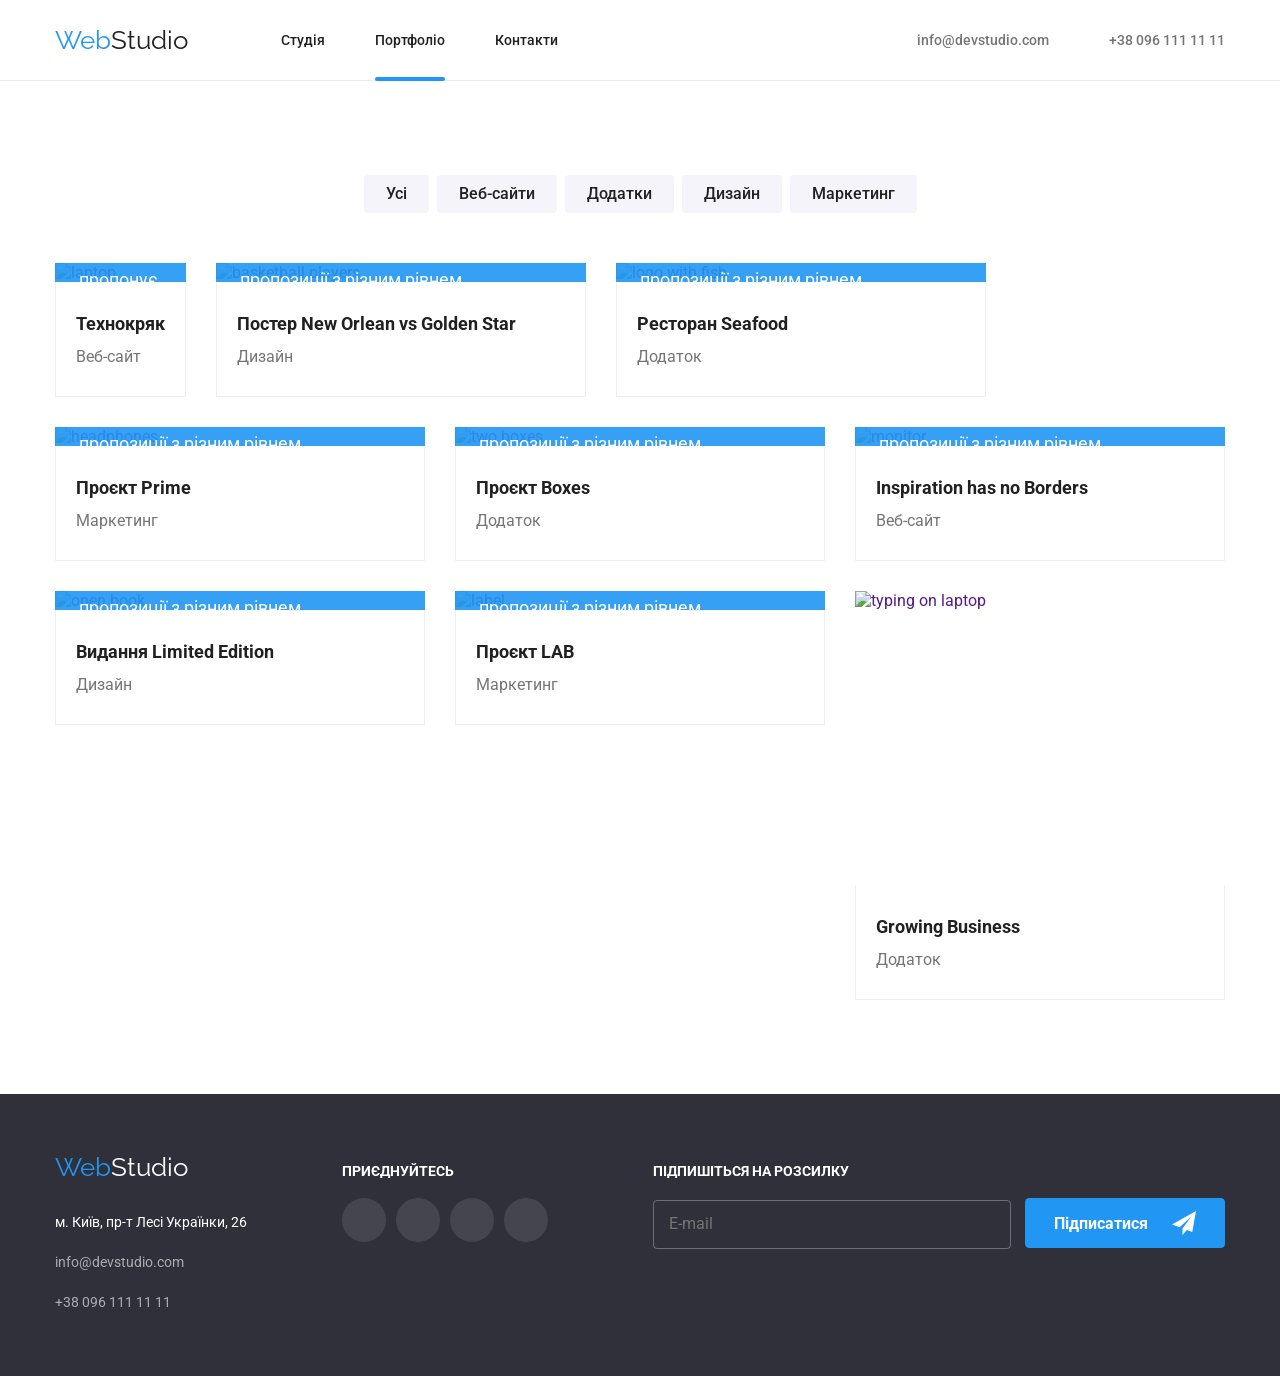
==== portfolio.html @ 3a476ae7 "hw6 done" ====
<!doctype html>
<html lang="en">
  <head>
    <meta charset="UTF-8" />
    <meta name="viewport" content="width=device-width, initial-scale=1.0" />
    <link rel="preconnect" href="https://fonts.googleapis.com" />
    <link rel="preconnect" href="https://fonts.gstatic.com" crossorigin />
    <link rel="preconnect" href="https://fonts.googleapis.com" />
    <link rel="preconnect" href="https://fonts.gstatic.com" crossorigin />
    <link rel="preconnect" href="https://fonts.googleapis.com" />
    <link rel="preconnect" href="https://fonts.gstatic.com" crossorigin />
    <link
      href="https://fonts.googleapis.com/css2?family=Raleway:wght@700&family=Roboto:wght@100..900&display=swap"
      rel="stylesheet"
    />
    <link rel="stylesheet" href="./css/styles.css" />
    <title>portfolio</title>
  </head>
  <body>
    <header class="header">
      <div class="container">
        <nav class="navigation">
          <a class="logo link" href="index.html"
            ><span class="logo-first-part">Web</span><span class="logo-second-part">Studio</span></a
          >
          <ul class="nav-list list">
            <li class="nav-item"><a class="nav-link" href="./index.html">Студія</a></li>
            <li class="nav-item">
              <a class="nav-link portfolio_page_link" href="./portfolio.html">Портфоліо</a>
            </li>
            <li class="nav-item"><a class="nav-link" href="">Контакти</a></li>
          </ul>
        </nav>

        <ul class="header-contacts list">
          <li class="header-contacts-item">
            <a
              class="header-contacts-link mail link"
              target="blanck"
              href="mailto:nfo@devstudio.com"
            >
              <svg class="header-icon">
                <use href="./images/main/sprite.xml#envelope"></use>
              </svg>
              info@devstudio.com
            </a>
          </li>
          <li class="header-contacts-item">
            <a class="header-contacts-link link" href="tel:380961111111">
              <svg class="header-icon smartphone">
                <use href="./images/main/sprite.xml#smartphone"></use>
              </svg>
              +38 096 111 11 11</a
            >
          </li>
        </ul>
      </div>
    </header>

    <main>
      <section class="portfolio">
        <div class="container">
          <h1 class="portfolio visually-hidden">Портфоліо</h1>
          <ul class="list portfolio_buttons_list">
            <li class="portfolio_buttons_item"><button type="button">Усі</button></li>
            <li class="portfolio_buttons_item"><button type="button">Веб-сайти</button></li>
            <li class="portfolio_buttons_item"><button type="button">Додатки</button></li>
            <li class="portfolio_buttons_item"><button type="button">Дизайн</button></li>
            <li class="portfolio_buttons_item"><button type="button">Маркетинг</button></li>
          </ul>
          <ul class="list cards_list">
            <li class="portfolio_list_item">
              <a class="link cards_list_link" href="">
                <div class="overlay">
                  <img class="card_img" src="./images/portfolio/p1.jpg" alt="laptop" />
                  <p class="overlay_text">
                    Ресурс пропонує комплексні пропозиції з різним рівнем функціоналу та сервісів.
                    Все це дозволить відвідувачу отримати вичерпні відомості про компанію чи
                    приватну особу.
                  </p>
                </div>

                <div class="item_description">
                  <h2 class="list_title">Технокряк</h2>
                  <p class="list_text">Веб-сайт</p>
                </div>
              </a>
            </li>
            <li class="portfolio_list_item">
              <a class="link cards_list_link" href="">
                <div class="overlay">
                  <img width="370" src="./images/portfolio/p2.jpg" alt="basketball players" />
                  <p class="overlay_text">
                    Ресурс пропонує комплексні пропозиції з різним рівнем функціоналу та сервісів.
                    Все це дозволить відвідувачу отримати вичерпні відомості про компанію чи
                    приватну особу.
                  </p>
                </div>
                <div class="item_description">
                  <h2 class="list_title">Постер New Orlean vs Golden Star</h2>
                  <p class="list_text">Дизайн</p>
                </div>
              </a>
            </li>
            <li class="portfolio_list_item">
              <a class="link cards_list_link" href="">
                <div class="overlay">
                  <img width="370" src="./images/portfolio/p3.jpg" alt="logo with fish" />
                  <p class="overlay_text">
                    Ресурс пропонує комплексні пропозиції з різним рівнем функціоналу та сервісів.
                    Все це дозволить відвідувачу отримати вичерпні відомості про компанію чи
                    приватну особу.
                  </p>
                </div>
                <div class="item_description">
                  <h2 class="list_title">Ресторан Seafood</h2>
                  <p class="list_text">Додаток</p>
                </div>
              </a>
            </li>
            <li class="portfolio_list_item">
              <a class="link cards_list_link" href="">
                <div class="overlay">
                  <img width="370" src="./images/portfolio/p4.jpg" alt="headphones" />
                  <p class="overlay_text">
                    Ресурс пропонує комплексні пропозиції з різним рівнем функціоналу та сервісів.
                    Все це дозволить відвідувачу отримати вичерпні відомості про компанію чи
                    приватну особу.
                  </p>
                </div>
                <div class="item_description">
                  <h2 class="list_title">Проєкт Prime</h2>
                  <p class="list_text">Маркетинг</p>
                </div>
              </a>
            </li>
            <li class="portfolio_list_item">
              <a class="link cards_list_link" href="">
                <div class="overlay">
                  <img width="370" src="./images/portfolio/p5.jpg" alt="two boxes" />
                  <p class="overlay_text">
                    Ресурс пропонує комплексні пропозиції з різним рівнем функціоналу та сервісів.
                    Все це дозволить відвідувачу отримати вичерпні відомості про компанію чи
                    приватну особу.
                  </p>
                </div>
                <div class="item_description">
                  <h2 class="list_title">Проєкт Boxes</h2>
                  <p class="list_text">Додаток</p>
                </div>
              </a>
            </li>
            <li class="portfolio_list_item">
              <a class="link cards_list_link" href="">
                <div class="overlay">
                  <img width="370" src="./images/portfolio/p6.jpg" alt="monitor" />
                  <p class="overlay_text">
                    Ресурс пропонує комплексні пропозиції з різним рівнем функціоналу та сервісів.
                    Все це дозволить відвідувачу отримати вичерпні відомості про компанію чи
                    приватну особу.
                  </p>
                </div>
                <div class="item_description">
                  <h2 class="list_title">Inspiration has no Borders</h2>
                  <p class="list_text">Веб-сайт</p>
                </div>
              </a>
            </li>
            <li class="portfolio_list_item">
              <a class="link cards_list_link" href="">
                <div class="overlay">
                  <img width="370" src="./images/portfolio/p7.jpg" alt="open book" />
                  <p class="overlay_text">
                    Ресурс пропонує комплексні пропозиції з різним рівнем функціоналу та сервісів.
                    Все це дозволить відвідувачу отримати вичерпні відомості про компанію чи
                    приватну особу.
                  </p>
                </div>
                <div class="item_description">
                  <h2 class="list_title">Видання Limited Edition</h2>
                  <p class="list_text">Дизайн</p>
                </div>
              </a>
            </li>
            <li class="portfolio_list_item">
              <a class="link cards_list_link" href="">
                <div class="overlay">
                  <img width="370" src="./images/portfolio/p8.jpg" alt="label" />
                  <p class="overlay_text">
                    Ресурс пропонує комплексні пропозиції з різним рівнем функціоналу та сервісів.
                    Все це дозволить відвідувачу отримати вичерпні відомості про компанію чи
                    приватну особу.
                  </p>
                </div>
                <div class="item_description">
                  <h2 class="list_title">Проєкт LAB</h2>
                  <p class="list_text">Маркетинг</p>
                </div>
              </a>
            </li>
            <li class="portfolio_list_item">
              <a class="link cards_list_link" href="">
                <div class="overlay">
                  <img
                    height="294"
                    width="370"
                    src="./images/portfolio/p9.jpg"
                    alt="typing on laptop"
                  />
                  <p class="overlay_text">
                    Ресурс пропонує комплексні пропозиції з різним рівнем функціоналу та сервісів.
                    Все це дозволить відвідувачу отримати вичерпні відомості про компанію чи
                    приватну особу.
                  </p>
                </div>

                <div class="item_description">
                  <h2 class="list_title">Growing Business</h2>
                  <p class="list_text">Додаток</p>
                </div>
              </a>
            </li>
          </ul>
        </div>
      </section>
    </main>

    <footer class="section footer">
      <div class="container">
        <div class="footer_first_part">
          <a class="logo link" href="index.html"
            ><span class="logo-first-part">Web</span
            ><span class="logo-second-part logo_footer_second">Studio</span></a
          >
          <address class="address">
            <ul class="list footer_list">
              <li class="footer_list_item location">
                <a class="link footer_list_link location" href=""
                  >м. Київ, пр-т Лесі Українки, 26</a
                >
              </li>
              <li class="footer_list_item">
                <a class="link footer_list_link" target="blanck" href="mailto:info@devstudio.com"
                  >info@devstudio.com</a
                >
              </li>
              <li class="footer_list_item">
                <a class="link footer_list_link" href="tel:+380961111111">+38 096 111 11 11</a>
              </li>
            </ul>
          </address>
        </div>

        <div class="footer_second_part">
          <p class="footer_text">приєднуйтесь</p>
          <ul class="social_links_list">
            <li class="social_list_item">
              <a href="" class="social_link">
                <svg class="social_link_img">
                  <use href="./images/main/sprite.xml#instagram"></use>
                </svg>
              </a>
            </li>
            <li class="social_list_item">
              <a href="" class="social_link">
                <svg class="social_link_img">
                  <use href="./images/main/sprite.xml#twitter"></use>
                </svg>
              </a>
            </li>
            <li class="social_list_item">
              <a href="" class="social_link">
                <svg class="social_link_img">
                  <use href="./images/main/sprite.xml#facebook"></use>
                </svg>
              </a>
            </li>
            <li class="social_list_item">
              <a href="" class="social_link">
                <svg class="social_link_img">
                  <use href="./images/main/sprite.xml#linkedin"></use>
                </svg>
              </a>
            </li>
          </ul>
        </div>

        <form class="footer_form">
          <b class="form_text">Підпишіться на розсилку</b>
          <span>
            <label class="email_label">
              <input placeholder="E-mail" class="email_input" type="email" name="email" />
            </label>
            <button type="submit" class="submit_btn">Підписатися</button>
          </span>
        </form>
      </div>
    </footer>
  </body>
</html>
---- css/styles.css ----
/* basic styles */
*,
*::before,
*::after {
  box-sizing: border-box;
}
.is-hidden{
  opacity: 0;
  pointer-events: none;

}

.visually-hidden {
  position: absolute;
  width: 1px;
  height: 1px;
  margin: -1px;
  border: 0;
  padding: 0;
  white-space: nowrap;
  clip-path: inset(100%);
  clip: rect(0 0 0 0);
  overflow: hidden;
}

ul,
ul,
li {
  padding: 0;
}

ul {
  list-style: none;
}

body,
h1,
h2,
h3,
h4,
h5,
h6,
p,
ol,
ul,
li {
  margin: 0;
}

body {
  min-height: 100vh;
  scroll-behavior: smooth;
}

img {
  max-width: 100%;
  display: block;
}
:root{
  --accent-color: #2196F3;
  --prime-color: #212121;
  --secondary-color:#757575;
  --cubic: cubic-bezier(0.4, 0, 0.2, 1)
}
body{
  font-family: Roboto, sans-serif;
  color: var(--prime-color);
}
.list{
  list-style: none;
}
.link{
  text-decoration: none;
}
.container {
  width: 1200px;
  margin: 0 auto;
  padding: 0 15px;
}
section{
  padding: 94px 0;
}
/* =========== header ============= */
.header{
  max-width: 1600px;
  margin-right: auto;
  margin-left: auto;
  border-bottom: 1px solid #ECECEC;
}
.header .container{ 
 display: flex;
}

.section_title{
  font-weight: 700  ;
  font-size: 36px;
  line-height: 1;
}

.navigation{
  display: flex;
  align-items: center;
  margin-right: auto;
}


.logo{
  font-family: Raleway, sans-serif;
  font-size: 26px;
  line-height: 1;
  .logo-first-part{
    color: var(--accent-color);
  }
  .logo-second-part{
    color:var(--prime-color)
  }
  .logo_footer_second{
    color: #fff;
  }
}

.nav-list{
  display: flex;
  margin-left: 93px;
  margin-right: auto;
  font-family: Roboto, sans-serif;
  font-size: 14px;
  font-weight: 500;
  line-height: 1;
}

.nav-item{
  position: relative;
}

.nav-link{
  display: block;
  text-decoration: none;
  padding-top: 32px;
  padding-bottom: 32px;
  color: var(--prime-color);
  transition: color 250ms linear;
}

.nav-link:hover ,
.nav-link:focus {
  color:var(--accent-color);
  
}

.main_paige_link::after{
  content: "";
  display: block;
  width: 100%;
  position: absolute;
  bottom: -2px;
  height: 4px;
  border-radius: 2px;
  background-color: var(--accent-color)
}

.portfolio_page_link::after{
    content: "";
      display: block;
      width: 100%;
      position: absolute;
      bottom: -2px;
      height: 4px;
      border-radius: 2px;
      background-color: var(--accent-color)
}

.nav-item:not(:last-child){
  margin-right: 50px;
}

.header-contacts-link {
  display: flex;
  align-items: center;
}

.header-icon{
  display: block;
  margin-right: 10px;
  width: 16px;
  height: 12px;
  transition: fill 250ms var(--cubic);
}
.smartphone{
  width: 10px;
  height: 16px;
}

.header-contacts{
  display: flex;
  align-items: center;
}
.header-contacts-item:not(:last-child){
  margin-right: 40px
}
.header-contacts-link{
  font-weight: 500;
  font-size: 14px;
  line-height: 1;
  padding: 32px 0;
  color: var(--secondary-color);
  transition: color 250ms var(--cubic);
  
}
.header-contacts-link:hover,
.header-contacts-link:focus {
  color: var(--accent-color);
}

.header-contacts-link:hover .header-icon,
.header-contacts-link:focus .header-icon{
  fill: var(--accent-color);
}


/*============== hero styles ============== */
.hero{
  display: block;
  margin: 0 auto;
  max-width: 1600px;
  background-color: #C4C4C4;
  background-image:  linear-gradient(rgba(47, 48, 58, 0.4)),url(../images/main/hero.png);
  background-position: center;
  background-repeat: no-repeat;
  text-align: center;
  padding: 200px 330px;
}
.hero_title{
  font-weight: 900;
  font-size: 44px;
  line-height: 1.36;
  text-transform: uppercase;
  color:  #FFFFFF;
  margin-bottom: 30px;
}
.hero_button{
  cursor: pointer;
  font-weight: 700;
  font-size: 16px ;
  line-height: 1.87;
  color:  #FFFFFF;
  background-color: var(--accent-color);
  padding: 10px 24px;
  border: none;
  border-radius: 10px;
  transition: box-shadow 250ms var(--cubic), background-color 250ms var(--cubic);
}
.hero_button:hover,
 .hero_button:focus{
  background-color: #188ce8;
  box-shadow: 0px 4px 4px 0px rgba(0, 0, 0, 0.15); 
}
.backdrop{
  display: flex;
  justify-content: center;
  align-items: center;
  position: absolute;
  top: 0;
  left: 0;
  height: 100vh;
  width: 100vw;
  background-color:rgba(0, 0, 0,0.2);
  transition: opacity 250ms var(--cubic);
}
.modal{
  position: fixed;  
  width: 528px;
  height: 581px;
  border-radius: 4px;
  background-color: #fff;
  z-index: 1;
  box-shadow: 0px 2px 1px 0px rgba(0, 0, 0, 0.2), 0px 1px 1px 0px rgba(0, 0, 0, 0.14), 0px 1px 3px 0px rgba(0, 0, 0, 0.12);

}

.modal_btn_close {
  position: absolute;
  right: 8px;
  top: 8px;
  width: 30px;
  height: 30px;
  border: 1px solid rgba(0, 0, 0, 0.1);
  background-color: inherit;
  border-radius: 50%;
  cursor: pointer;
}
.modal_btn_close:hover .btn_close_icon, .modal_btn_close:focus .btn_close_icon{
  fill: var(--accent-color);
}
.btn_close_icon{
  width: 18px;
  height: 18px;
  display: flex;
  justify-content: center;
  align-items: center;
  transition: fill  250ms var(--cubic);
}

.hero_form{
  display: flex;
  flex-direction: column;
  align-items: start  ;
  padding: 40px;
}
.hero_form label{
  width: 100%;
}
input:focus-within .input_icon {
  fill: red;
 
}

.hero_form_text{
  font-family: Roboto;
  font-weight: 700;
  font-size: 20px;
  line-height: 1;
  letter-spacing: 3%;
  margin-bottom: 12px;
}
.form_input{
  width: 100%;
  padding: 11px 42px;
  border: 1px solid rgba(33, 33, 33, 0.2);
  border-radius: 4px;
  transition: border 250ms var(--cubic);
}
.form_input:focus{  
  outline: none;
  border: 1px solid var(--accent-color)
}
.form_input:focus + .input_icon{
  fill: var(--accent-color);
}

.hero_form label{
  position: relative;
  text-align: start;
  font-family: Roboto;
  font-weight: 400;
  font-size: 12px;
  line-height: 1;
  letter-spacing: 1%;
  color: rgba(117, 117, 117, 1);
  margin-bottom: 10px;
}
.input_text{
  display: block;
  font-family: Roboto;
  font-weight: 400;
  font-size: 12px;
  line-height: 1;
  letter-spacing: 1%;
  margin-bottom: 4px;
}

label.label_user_policy{
  display: flex;
  justify-content: center;
  align-items:center;
  margin-bottom: 0;
}

.input_text.policy{
  text-align: center;
  margin-bottom: 0;
  font-family: Roboto;
  font-weight: 400;
  font-size: 14px;
  line-height: 1.71;
  letter-spacing: 3%;
}
.user_comment{
  width: 100%;
  min-height: 120px;
  resize: none;
  padding: 12px 16px;
  margin-bottom: 20px;
  border: 1px solid rgba(33, 33, 33, 0.2);
  border-radius: 4px;
  transition: border 250ms var(--cubic);
}

.user_comment::placeholder{
  font-family: Roboto;
  font-weight: 400;
  font-size: 12px;
  line-height: 1%;
  letter-spacing: 1%;
  padding-top: 9px;
}
.user_comment:focus{
  outline: none;
  border:1px  solid var(--accent-color);
}
.user_policy{
  position:fixed;
  top:0;
  left: -100px;
  font-family: Roboto;
  font-weight: 400;
  font-size: 14px;
  line-height: 1.71;
  letter-spacing: 3%;
}

.user_policy_link{
  color: var(--accent-color);
}
.user_policy_check_box{
  width: 16px;
  height: 16px;
  margin-right: 4px;
  border: none;
  background-size: contain;
  background-repeat: no-repeat;
  background-image: url(../images/form/checkbox-form-inactive.svg);
  transition: background-image 250ms linear ;
}

.user_policy:checked + .user_policy_check_box{
  background-image: url(../images/form/checkbox-form-active.svg);
}



.form_submit_btn{
  width: 200px;
  height: 50px;
  margin: 30px auto 0;
  background-color: var(--accent-color);
  border: none;
  border-radius: 4px;
  font-family: Roboto;
  font-weight: 700;
  font-size: 16px;
  line-height: 1.87;
  letter-spacing: 6%;
  cursor: pointer;
  color:rgb(255, 255, 255) 
}

.input_icon{
  position: absolute;
  left: 12px;
  bottom: 0;
  transform: translatey(-50%);
  display: block;
  width: 18px;
  height: 18px;
  fill:rgb(33, 33, 33);

}


/* ============= section features ============= */
.features_list{
  display: flex;
  padding-bottom: 94px;
}
.image-box{
  display: flex;
  align-items: center;
  justify-content: center;
  width: 270px;
  height: 120px;
  background-color: #F5F4FA;
  background-position: center;
  background-repeat: no-repeat;
  margin-bottom: 30px;
}
.item-image{
  width: 70px;
  height: 70px;
}



.features_list_item:not(:last-child){
  margin-right: 30px;
}

.features_title{
  font-weight: 700;
  font-size: 14px;
  line-height: 1;
  text-transform: uppercase;
  margin-bottom: 10px;
}
.features_text{
  font-size: 14px;
  line-height: 1.71;
  color: var(--secondary-color);
}
.section_title{
  margin-bottom: 50px;
  text-align:center;
}

.our_job {
  padding-bottom: 94px;
}
.section_list {
  display: flex;
}
.our_job-item{
  position: relative;
}
.our_job-item:not(:last-child){
margin-right: 30px;
}
.job_thumb{
position: absolute;
width: 100%;
bottom: 0;
height: 70px;
padding: 27px 10px;
background-color: rgba(47, 48, 58, 0.8);
}
.job_thumb_text{
  text-align: center;
  font-family: Roboto;
  font-weight: 700;
  font-size: 14px;
  line-height: 100%;
  letter-spacing: 3%;
  text-transform: uppercase;
  color: rgb(255, 255, 255);
}
/* ================== our team ================== */
.our_team{
  background-color: #F5F4FA;
  padding-top:94px;
  padding-bottom: 94px;
}
.our_team-list{
  display: flex;
}
.our_tem_item{
  width: 270px;
  background-color: #fff;
  box-shadow: 0px 2px 1px 0px rgba(0, 0, 0, 0.2),
     0px 1px 1px 0px rgba(0, 0, 0, 0.14),
     0px 1px 3px 0px rgba(0, 0, 0, 0.12);
}

.our_tem_item:not(:last-child){
  margin-right: 30px;
}
.our-team_description{
  padding: 30px 0;
  text-align: center;
}
.our_team_title{
  margin-bottom: 10px;
  font-weight: 500;
  font-size: 16px;  
  line-height: 1;
}
.our_tem_text{
  font-size: 16px;
  line-height: 1;
  color: var(--secondary-color);
  margin-bottom: 16px;
}
.our-team-link-list{
  display: flex;
  justify-content: space-between;
  padding-left: 32px;
  padding-right: 32px;
  
}
.link-img-box{
  display: flex;
  justify-content: center;
  align-items: center;
  width: 44px;
  height: 44px;
}

.team-link:hover .link-img,
.team-link:focus .link-img
{
  fill: var(--accent-color);
}

.link-img{
  width: 20px;
  height: 20px;
  fill: #AFB1B8;
  transition: fill 250ms var(--cubic);
}
/* ======================= our-clients ================== */
.client_list{
  display: flex;
  justify-content: space-between;
  
}
.client_list_link{
  display: flex;
  align-items: center;
  justify-content: center;
  width: 170px;
  height: 92px;
  border: 1px solid#AFB1B8;
  border-radius:4px;
  transition: border  250ms var(--cubic);
} 
.client_list_link:hover ,
.client_list_link:focus{
  border: 1px solid var(--accent-color);
}
.client_list_link:hover .client_img,
.client_list_link:focus .client_img{
  fill: var(--accent-color);
}


.client_img{
  width: 106px;
  height: 60px;
  fill:#AFB1B8;
  transition: fill  250ms var(--cubic);
}

/* ======================= footer ======================= */
.footer {
  background-color:#2F303A;
  padding-top: 60px;
  padding-bottom: 60px;
}

.footer .container{
  display: flex;
  justify-content:space-between;
  align-items: baseline;
}

.footer_first_part{
  /* margin-right: 70px; */
}
.footer_second_part{
  /* margin-right: 93px; */
}

.footer_list_link{
  font-style: normal;
  text-transform: none;
  font-size: 14px;
  line-height: 2;
  color:hsl(0, 0%, 100%,0.6);
  transition: color 250ms var(--cubic);
}
.footer_list_item:not(:last-child){
  margin-bottom: 12px;
}
.footer_list_link:hover, 
.footer_list_link:focus{
  color:var(--accent-color)
}

.footer .logo{
  display: block;
  margin-bottom: 28px;
}
.location {
  color: #fff;
}
.footer_text{
  margin-bottom: 20px;
  align-content:  baseline;
  font-family: Roboto;
    font-weight: 700;
    font-size: 14px;
    line-height: 100%;
    letter-spacing: 3%;
    text-transform: uppercase;
    color: #FFFFFF;
}
.social_link{
  display: flex;
  justify-content: center;
  align-items: center;
  background-color: rgba(255, 255, 255, 0.1);
  border-radius: 50px;
  width: 44px;
  height: 44px;
  transition: background-color 250ms var(--cubic );
}
.social_link:hover, 
.social_link:focus{
  background-color: var(--accent-color);;
}
.social_list_item{
  margin-right: 10px;
}
.social_links_list{
  display: flex;
}

.social_link_img{
  fill:  #FFFFFF;;
  width: 20px;
  height: 20px;
}
.footer_form {
display: flex;
flex-direction: column;
  min-width: 570px;
}

.form_text {
  display: inline-block;
  /* width: 100%; */
  font-family: Roboto;
  font-weight: 700;
  font-size: 14px;
  line-height: 1;
  letter-spacing: 3%;
  text-transform: uppercase;
  margin-bottom: 20px;
  color: rgb(255, 255, 255);
}
.email_label{
  display: inline-block;
  background-color: inherit;
  margin-right: 10px;
}
.email_input{
  display: inline-block;
  width: 358px;
  background-color: inherit;
  border:  1px solid rgba(255, 255, 255, 0.3);
  border-radius: 4px;
  padding: 16px 15px;
  color: #ECECEC;

}
.email_input::placeholder{
  font-family: Roboto;
    font-weight: 400;
    font-size: 16px;
    line-height: 1.25;
    letter-spacing: 3%;
    vertical-align: middle;

}
.submit_btn {
  /* display: inline-block; */
  position: relative;
  width: 200px;
  height: 50px;
  cursor: pointer;
  padding: 10px 28px;
  text-align: left;
  font-family: Roboto;
  font-weight: 700;
  font-size: 16px;
  line-height: 1.87;
  letter-spacing: 6%;
  border:1px solid var(--accent-color);
  border-radius: 4px;
  background-color: var(--accent-color);
  color: rgb(255, 255, 255);
}
.submit_btn::after{
  position: absolute;
  top:50%;
  transform: translateY(-50%);
  right: 28px;
  content: "";
  display: block;
  width: 24px;
  height: 24px;
  background-image: url(../images/form/icon_send.svg);
}

/* ======================================portfolio====================================== */
.portfolio_buttons_list{
  display: flex;
  justify-content:  center;
  margin-bottom: 50px;
}
.card_img{
  display: block;
}
.portfolio_buttons_item:not(:last-child){
  margin-right: 8px;
}
.portfolio_buttons_item button{
  color: inherit;
  font-family: Roboto;
  font-weight: 500;
  font-size: 16px;
  line-height: 1.62;
  padding: 6px 22px;
  border-radius: 4px;
  border: inherit;
  cursor: pointer;
  background-color:#F5F4FA;
  transition: color 250ms var(--cubic), background-color 250ms var(--cubic);
}
.portfolio_buttons_item button:hover,
.portfolio_buttons_item button:focus{
  color:#fff;
  background-color: var(--accent-color);
}
.cards_list{
  display: flex;
  flex-wrap: wrap;
  margin: -15px;
}
.cards_list_link{
  display: block;
  transition: box-shadow 250ms var(--cubic);

}
.cards_list_link:hover, 
.cards_list_link:focus{
    box-shadow: 1px 4px 6px 0px rgba(0, 0, 0, 0.16),
    0px 4px 4px 0px rgba(0, 0, 0, 0.06),
    0px 1px 1px 0px rgba(0, 0, 0, 0.12);

}
.cards_list_link:hover .overlay_text, 
.cards_list_link:focus .overlay_text{
  transform: translateY(-100%);
}
.portfolio_list_item{
  /* width: 370px; */
}
.portfolio_list_item{
  margin: 15px;
}


.portfolio_list{
  background-color: #fff;
}
.item_description{
padding: 24px 20px;
border-right: 1px solid #EEEEEE;
border-bottom: 1px solid #EEEEEE;
border-left: 1px solid #EEEEEE;
}

.list_title{
  font-weight: 700;
  font-size: 18px;
  line-height: 2;
  color:var(--prime-color)
}
.list_text{
  font-size: 16px;
  line-height: 1.87;
  color: var(--secondary-color);
}
.overlay {
  position: relative;
  overflow: hidden;
}

.overlay_text {
  font-family: Roboto;
  font-weight: 400;
  font-size: 18px;
  line-height: 1.55;
  letter-spacing: 3%;
  position: absolute;
  bottom:-100%;
  height: 100%;
  padding: 63px 24px;
  background-color: rgba(33, 150, 243, 0.9);
  color: #fff;
  transition: transform 250ms var(--cubic);
}
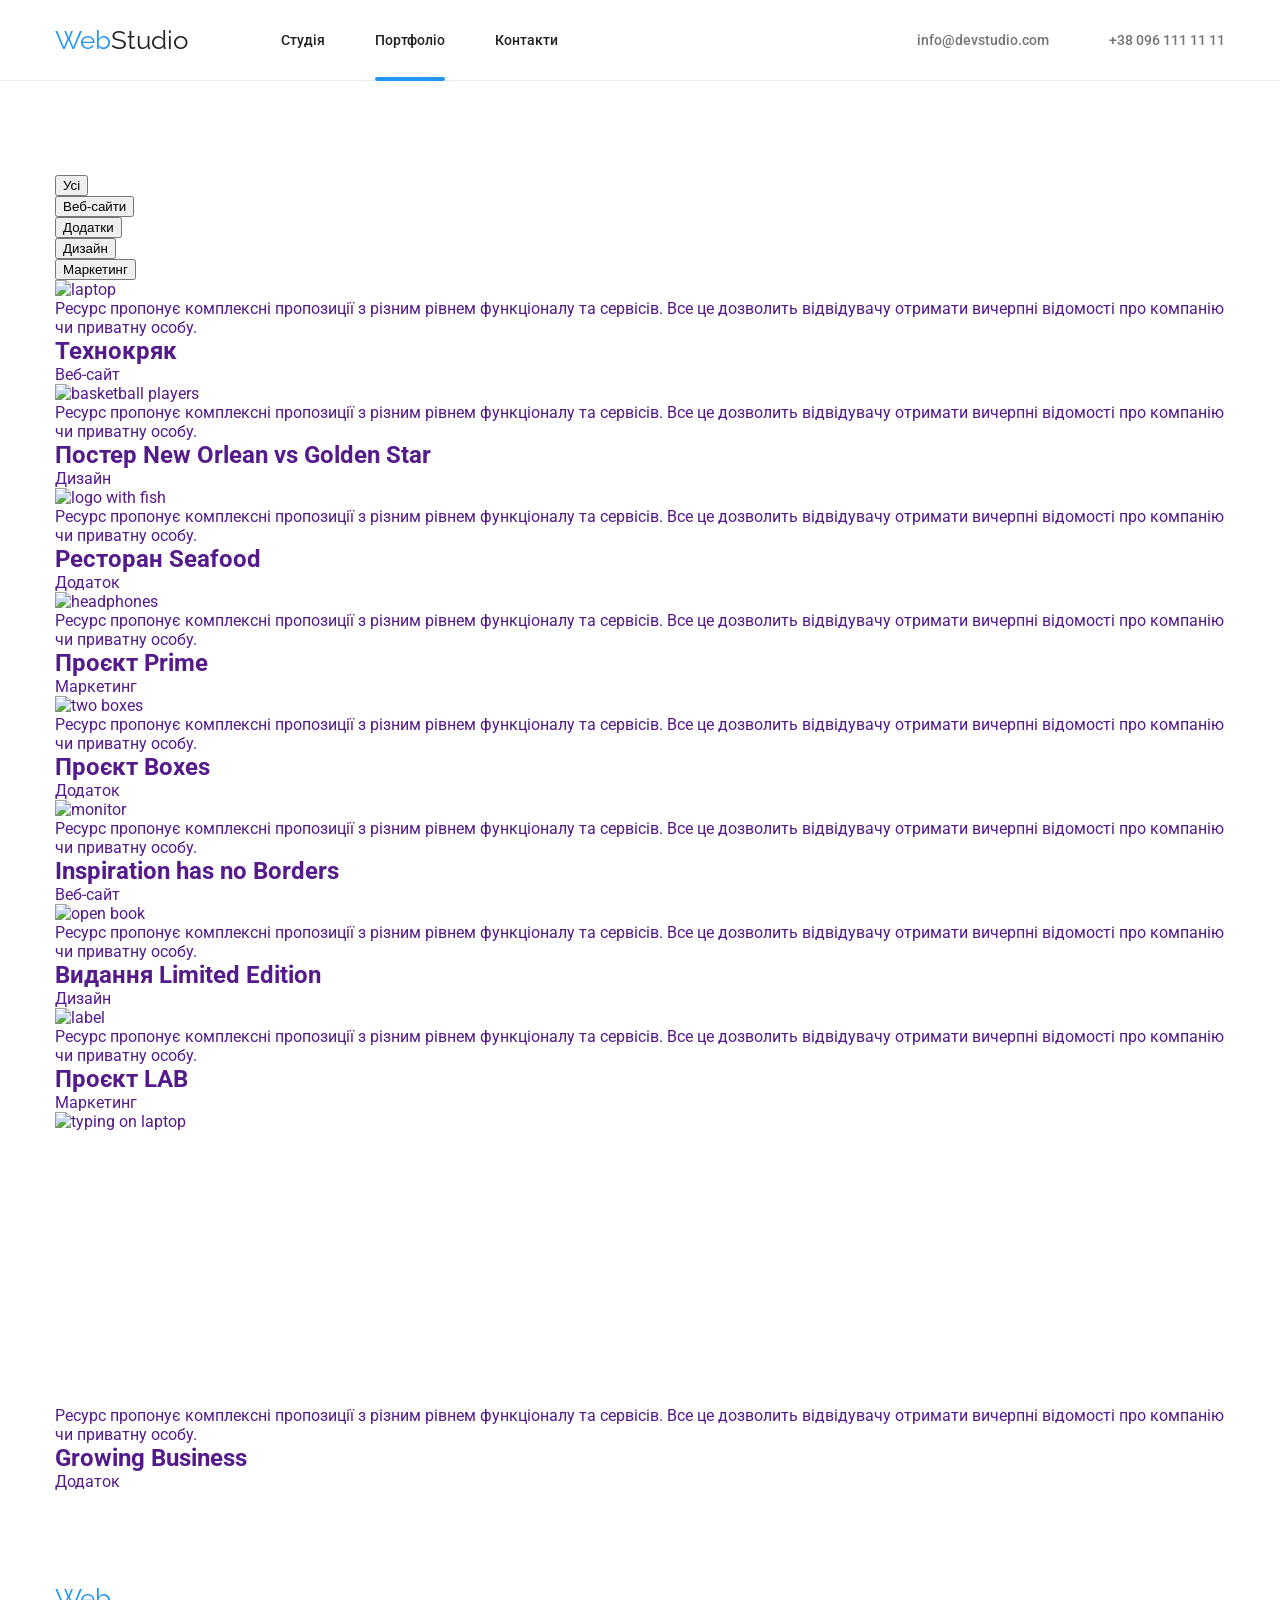
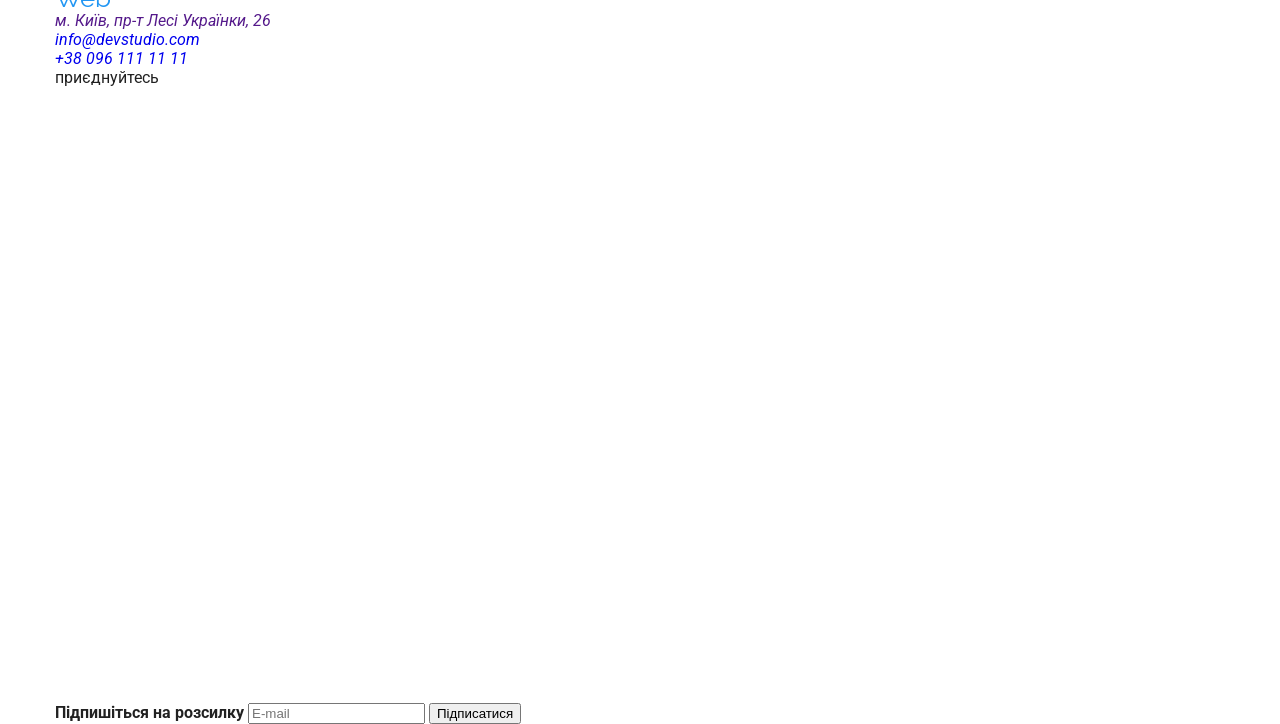
==== commit fd3e6877: "scss header" ====
--- a/portfolio.html
+++ b/portfolio.html
@@ -13,7 +13,8 @@
       href="https://fonts.googleapis.com/css2?family=Raleway:wght@700&family=Roboto:wght@100..900&display=swap"
       rel="stylesheet"
     />
-    <link rel="stylesheet" href="./css/styles.css" />
+    <!-- <link rel="stylesheet" href="./css/styles.css" /> -->
+    <link rel="stylesheet" href="./css/main.min.css" />
     <title>portfolio</title>
   </head>
   <body>
--- a/css/styles.css
+++ b/css/styles.css
@@ -1,221 +1,11 @@
 /* basic styles */
-*,
-*::before,
-*::after {
-  box-sizing: border-box;
-}
-.is-hidden{
-  opacity: 0;
-  pointer-events: none;
-
-}
-
-.visually-hidden {
-  position: absolute;
-  width: 1px;
-  height: 1px;
-  margin: -1px;
-  border: 0;
-  padding: 0;
-  white-space: nowrap;
-  clip-path: inset(100%);
-  clip: rect(0 0 0 0);
-  overflow: hidden;
-}
-
-ul,
-ul,
-li {
-  padding: 0;
-}
-
-ul {
-  list-style: none;
-}
-
-body,
-h1,
-h2,
-h3,
-h4,
-h5,
-h6,
-p,
-ol,
-ul,
-li {
-  margin: 0;
-}
-
-body {
-  min-height: 100vh;
-  scroll-behavior: smooth;
-}
-
-img {
-  max-width: 100%;
-  display: block;
-}
-:root{
-  --accent-color: #2196F3;
-  --prime-color: #212121;
-  --secondary-color:#757575;
-  --cubic: cubic-bezier(0.4, 0, 0.2, 1)
-}
-body{
-  font-family: Roboto, sans-serif;
-  color: var(--prime-color);
-}
-.list{
-  list-style: none;
-}
-.link{
-  text-decoration: none;
-}
-.container {
-  width: 1200px;
-  margin: 0 auto;
-  padding: 0 15px;
-}
-section{
-  padding: 94px 0;
-}
+
+
+
+
+
 /* =========== header ============= */
-.header{
-  max-width: 1600px;
-  margin-right: auto;
-  margin-left: auto;
-  border-bottom: 1px solid #ECECEC;
-}
-.header .container{ 
- display: flex;
-}
-
-.section_title{
-  font-weight: 700  ;
-  font-size: 36px;
-  line-height: 1;
-}
-
-.navigation{
-  display: flex;
-  align-items: center;
-  margin-right: auto;
-}
-
-
-.logo{
-  font-family: Raleway, sans-serif;
-  font-size: 26px;
-  line-height: 1;
-  .logo-first-part{
-    color: var(--accent-color);
-  }
-  .logo-second-part{
-    color:var(--prime-color)
-  }
-  .logo_footer_second{
-    color: #fff;
-  }
-}
-
-.nav-list{
-  display: flex;
-  margin-left: 93px;
-  margin-right: auto;
-  font-family: Roboto, sans-serif;
-  font-size: 14px;
-  font-weight: 500;
-  line-height: 1;
-}
-
-.nav-item{
-  position: relative;
-}
-
-.nav-link{
-  display: block;
-  text-decoration: none;
-  padding-top: 32px;
-  padding-bottom: 32px;
-  color: var(--prime-color);
-  transition: color 250ms linear;
-}
-
-.nav-link:hover ,
-.nav-link:focus {
-  color:var(--accent-color);
-  
-}
-
-.main_paige_link::after{
-  content: "";
-  display: block;
-  width: 100%;
-  position: absolute;
-  bottom: -2px;
-  height: 4px;
-  border-radius: 2px;
-  background-color: var(--accent-color)
-}
-
-.portfolio_page_link::after{
-    content: "";
-      display: block;
-      width: 100%;
-      position: absolute;
-      bottom: -2px;
-      height: 4px;
-      border-radius: 2px;
-      background-color: var(--accent-color)
-}
-
-.nav-item:not(:last-child){
-  margin-right: 50px;
-}
-
-.header-contacts-link {
-  display: flex;
-  align-items: center;
-}
-
-.header-icon{
-  display: block;
-  margin-right: 10px;
-  width: 16px;
-  height: 12px;
-  transition: fill 250ms var(--cubic);
-}
-.smartphone{
-  width: 10px;
-  height: 16px;
-}
-
-.header-contacts{
-  display: flex;
-  align-items: center;
-}
-.header-contacts-item:not(:last-child){
-  margin-right: 40px
-}
-.header-contacts-link{
-  font-weight: 500;
-  font-size: 14px;
-  line-height: 1;
-  padding: 32px 0;
-  color: var(--secondary-color);
-  transition: color 250ms var(--cubic);
-  
-}
-.header-contacts-link:hover,
-.header-contacts-link:focus {
-  color: var(--accent-color);
-}
-
-.header-contacts-link:hover .header-icon,
-.header-contacts-link:focus .header-icon{
-  fill: var(--accent-color);
-}
+
 
 
 /*============== hero styles ============== */
@@ -641,12 +431,7 @@
   align-items: baseline;
 }
 
-.footer_first_part{
-  /* margin-right: 70px; */
-}
-.footer_second_part{
-  /* margin-right: 93px; */
-}
+
 
 .footer_list_link{
   font-style: normal;
@@ -831,9 +616,7 @@
 .cards_list_link:focus .overlay_text{
   transform: translateY(-100%);
 }
-.portfolio_list_item{
-  /* width: 370px; */
-}
+
 .portfolio_list_item{
   margin: 15px;
 }
--- a/css/main.min.css
+++ b/css/main.min.css
@@ -0,0 +1 @@
+*,*::before,*::after{box-sizing:border-box}.is-hidden{opacity:0;pointer-events:none}ul,ul,li{padding:0}ul{list-style:none}body,h1,h2,h3,h4,h5,h6,p,ol,ul,li{margin:0}body{min-height:100vh;scroll-behavior:smooth;font-family:Roboto,sans-serif;color:var(--prime-color)}img{max-width:100%;display:block}.list{list-style:none}.link{text-decoration:none}.container{width:1200px;margin:0 auto;padding:0 15px}section{padding:94px 0}.visually-hidden{position:absolute;width:1px;height:1px;margin:-1px;border:0;padding:0;white-space:nowrap;clip-path:inset(100%);clip:rect(0 0 0 0);overflow:hidden}:root{--accent-color: #2196F3;--prime-color: #212121;--secondary-color: #757575;--cubic: cubic-bezier(0.4, 0, 0.2, 1) }.header{max-width:1600px;margin-right:auto;margin-left:auto;border-bottom:1px solid #ececec}.header .container{display:flex}.header-icon{display:block;margin-right:10px;width:16px;height:12px;transition:fill 250ms var(--cubic)}.header-contacts{display:flex;align-items:center}.header-contacts-link{display:flex;align-items:center;font-weight:500;font-size:14px;line-height:1;padding:32px 0;color:var(--secondary-color);transition:color 250ms var(--cubic)}.header-contacts-item:not(:last-child){margin-right:40px}.header-contacts-link:hover,.header-contacts-link:focus{color:var(--accent-color)}.header-contacts-link:hover .header-icon,.header-contacts-link:focus .header-icon{fill:var(--accent-color)}.section_title{font-weight:700;font-size:36px;line-height:1}.navigation{display:flex;align-items:center;margin-right:auto}.logo{font-family:Raleway,sans-serif;font-size:26px;line-height:1}.logo .logo-first-part{color:var(--accent-color)}.logo .logo-second-part{color:var(--prime-color)}.logo .logo_footer_second{color:#fff}.nav-list{display:flex;margin-left:93px;margin-right:auto;font-family:Roboto,sans-serif;font-size:14px;font-weight:500;line-height:1}.nav-item{position:relative}.nav-link{display:block;text-decoration:none;padding-top:32px;padding-bottom:32px;color:var(--prime-color);transition:color 250ms linear}.nav-link:hover,.nav-link:focus{color:var(--accent-color)}.main_paige_link::after{content:"";display:block;width:100%;position:absolute;bottom:-2px;height:4px;border-radius:2px;background-color:var(--accent-color)}.portfolio_page_link::after{content:"";display:block;width:100%;position:absolute;bottom:-2px;height:4px;border-radius:2px;background-color:var(--accent-color)}.nav-item:not(:last-child){margin-right:50px}.smartphone{width:10px;height:16px}/*# sourceMappingURL=main.min.css.map */
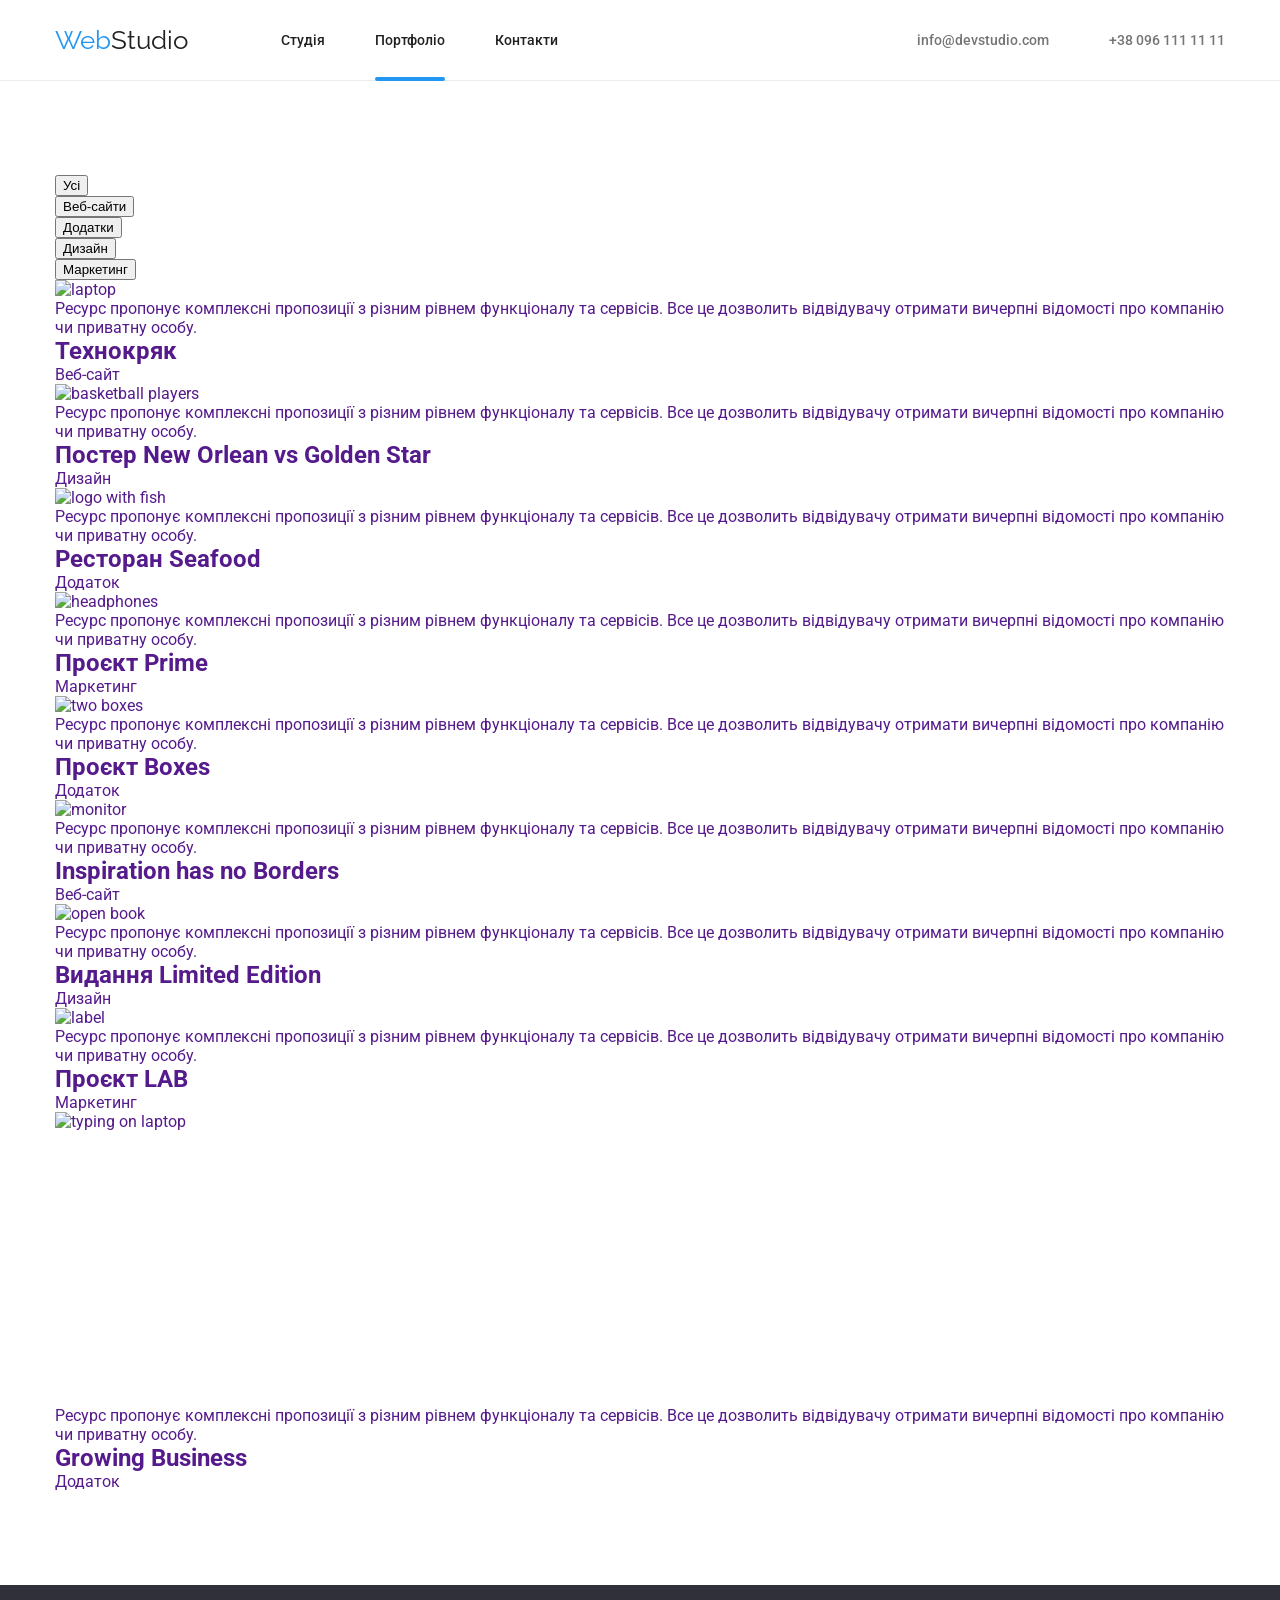
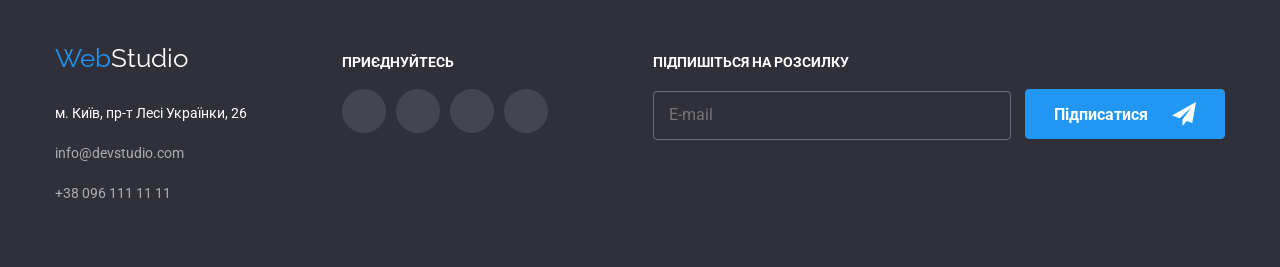
==== commit a947afe6: "footer.scss done" ====
--- a/portfolio.html
+++ b/portfolio.html
@@ -290,7 +290,7 @@
           <b class="form_text">Підпишіться на розсилку</b>
           <span>
             <label class="email_label">
-              <input placeholder="E-mail" class="email_input" type="email" name="email" />
+              <input placeholder="E-mail" required class="email_input" type="email" name="email" />
             </label>
             <button type="submit" class="submit_btn">Підписатися</button>
           </span>
--- a/css/styles.css
+++ b/css/styles.css
@@ -1,569 +1,3 @@
-/* basic styles */
-
-
-
-
-
-/* =========== header ============= */
-
-
-
-/*============== hero styles ============== */
-.hero{
-  display: block;
-  margin: 0 auto;
-  max-width: 1600px;
-  background-color: #C4C4C4;
-  background-image:  linear-gradient(rgba(47, 48, 58, 0.4)),url(../images/main/hero.png);
-  background-position: center;
-  background-repeat: no-repeat;
-  text-align: center;
-  padding: 200px 330px;
-}
-.hero_title{
-  font-weight: 900;
-  font-size: 44px;
-  line-height: 1.36;
-  text-transform: uppercase;
-  color:  #FFFFFF;
-  margin-bottom: 30px;
-}
-.hero_button{
-  cursor: pointer;
-  font-weight: 700;
-  font-size: 16px ;
-  line-height: 1.87;
-  color:  #FFFFFF;
-  background-color: var(--accent-color);
-  padding: 10px 24px;
-  border: none;
-  border-radius: 10px;
-  transition: box-shadow 250ms var(--cubic), background-color 250ms var(--cubic);
-}
-.hero_button:hover,
- .hero_button:focus{
-  background-color: #188ce8;
-  box-shadow: 0px 4px 4px 0px rgba(0, 0, 0, 0.15); 
-}
-.backdrop{
-  display: flex;
-  justify-content: center;
-  align-items: center;
-  position: absolute;
-  top: 0;
-  left: 0;
-  height: 100vh;
-  width: 100vw;
-  background-color:rgba(0, 0, 0,0.2);
-  transition: opacity 250ms var(--cubic);
-}
-.modal{
-  position: fixed;  
-  width: 528px;
-  height: 581px;
-  border-radius: 4px;
-  background-color: #fff;
-  z-index: 1;
-  box-shadow: 0px 2px 1px 0px rgba(0, 0, 0, 0.2), 0px 1px 1px 0px rgba(0, 0, 0, 0.14), 0px 1px 3px 0px rgba(0, 0, 0, 0.12);
-
-}
-
-.modal_btn_close {
-  position: absolute;
-  right: 8px;
-  top: 8px;
-  width: 30px;
-  height: 30px;
-  border: 1px solid rgba(0, 0, 0, 0.1);
-  background-color: inherit;
-  border-radius: 50%;
-  cursor: pointer;
-}
-.modal_btn_close:hover .btn_close_icon, .modal_btn_close:focus .btn_close_icon{
-  fill: var(--accent-color);
-}
-.btn_close_icon{
-  width: 18px;
-  height: 18px;
-  display: flex;
-  justify-content: center;
-  align-items: center;
-  transition: fill  250ms var(--cubic);
-}
-
-.hero_form{
-  display: flex;
-  flex-direction: column;
-  align-items: start  ;
-  padding: 40px;
-}
-.hero_form label{
-  width: 100%;
-}
-input:focus-within .input_icon {
-  fill: red;
- 
-}
-
-.hero_form_text{
-  font-family: Roboto;
-  font-weight: 700;
-  font-size: 20px;
-  line-height: 1;
-  letter-spacing: 3%;
-  margin-bottom: 12px;
-}
-.form_input{
-  width: 100%;
-  padding: 11px 42px;
-  border: 1px solid rgba(33, 33, 33, 0.2);
-  border-radius: 4px;
-  transition: border 250ms var(--cubic);
-}
-.form_input:focus{  
-  outline: none;
-  border: 1px solid var(--accent-color)
-}
-.form_input:focus + .input_icon{
-  fill: var(--accent-color);
-}
-
-.hero_form label{
-  position: relative;
-  text-align: start;
-  font-family: Roboto;
-  font-weight: 400;
-  font-size: 12px;
-  line-height: 1;
-  letter-spacing: 1%;
-  color: rgba(117, 117, 117, 1);
-  margin-bottom: 10px;
-}
-.input_text{
-  display: block;
-  font-family: Roboto;
-  font-weight: 400;
-  font-size: 12px;
-  line-height: 1;
-  letter-spacing: 1%;
-  margin-bottom: 4px;
-}
-
-label.label_user_policy{
-  display: flex;
-  justify-content: center;
-  align-items:center;
-  margin-bottom: 0;
-}
-
-.input_text.policy{
-  text-align: center;
-  margin-bottom: 0;
-  font-family: Roboto;
-  font-weight: 400;
-  font-size: 14px;
-  line-height: 1.71;
-  letter-spacing: 3%;
-}
-.user_comment{
-  width: 100%;
-  min-height: 120px;
-  resize: none;
-  padding: 12px 16px;
-  margin-bottom: 20px;
-  border: 1px solid rgba(33, 33, 33, 0.2);
-  border-radius: 4px;
-  transition: border 250ms var(--cubic);
-}
-
-.user_comment::placeholder{
-  font-family: Roboto;
-  font-weight: 400;
-  font-size: 12px;
-  line-height: 1%;
-  letter-spacing: 1%;
-  padding-top: 9px;
-}
-.user_comment:focus{
-  outline: none;
-  border:1px  solid var(--accent-color);
-}
-.user_policy{
-  position:fixed;
-  top:0;
-  left: -100px;
-  font-family: Roboto;
-  font-weight: 400;
-  font-size: 14px;
-  line-height: 1.71;
-  letter-spacing: 3%;
-}
-
-.user_policy_link{
-  color: var(--accent-color);
-}
-.user_policy_check_box{
-  width: 16px;
-  height: 16px;
-  margin-right: 4px;
-  border: none;
-  background-size: contain;
-  background-repeat: no-repeat;
-  background-image: url(../images/form/checkbox-form-inactive.svg);
-  transition: background-image 250ms linear ;
-}
-
-.user_policy:checked + .user_policy_check_box{
-  background-image: url(../images/form/checkbox-form-active.svg);
-}
-
-
-
-.form_submit_btn{
-  width: 200px;
-  height: 50px;
-  margin: 30px auto 0;
-  background-color: var(--accent-color);
-  border: none;
-  border-radius: 4px;
-  font-family: Roboto;
-  font-weight: 700;
-  font-size: 16px;
-  line-height: 1.87;
-  letter-spacing: 6%;
-  cursor: pointer;
-  color:rgb(255, 255, 255) 
-}
-
-.input_icon{
-  position: absolute;
-  left: 12px;
-  bottom: 0;
-  transform: translatey(-50%);
-  display: block;
-  width: 18px;
-  height: 18px;
-  fill:rgb(33, 33, 33);
-
-}
-
-
-/* ============= section features ============= */
-.features_list{
-  display: flex;
-  padding-bottom: 94px;
-}
-.image-box{
-  display: flex;
-  align-items: center;
-  justify-content: center;
-  width: 270px;
-  height: 120px;
-  background-color: #F5F4FA;
-  background-position: center;
-  background-repeat: no-repeat;
-  margin-bottom: 30px;
-}
-.item-image{
-  width: 70px;
-  height: 70px;
-}
-
-
-
-.features_list_item:not(:last-child){
-  margin-right: 30px;
-}
-
-.features_title{
-  font-weight: 700;
-  font-size: 14px;
-  line-height: 1;
-  text-transform: uppercase;
-  margin-bottom: 10px;
-}
-.features_text{
-  font-size: 14px;
-  line-height: 1.71;
-  color: var(--secondary-color);
-}
-.section_title{
-  margin-bottom: 50px;
-  text-align:center;
-}
-
-.our_job {
-  padding-bottom: 94px;
-}
-.section_list {
-  display: flex;
-}
-.our_job-item{
-  position: relative;
-}
-.our_job-item:not(:last-child){
-margin-right: 30px;
-}
-.job_thumb{
-position: absolute;
-width: 100%;
-bottom: 0;
-height: 70px;
-padding: 27px 10px;
-background-color: rgba(47, 48, 58, 0.8);
-}
-.job_thumb_text{
-  text-align: center;
-  font-family: Roboto;
-  font-weight: 700;
-  font-size: 14px;
-  line-height: 100%;
-  letter-spacing: 3%;
-  text-transform: uppercase;
-  color: rgb(255, 255, 255);
-}
-/* ================== our team ================== */
-.our_team{
-  background-color: #F5F4FA;
-  padding-top:94px;
-  padding-bottom: 94px;
-}
-.our_team-list{
-  display: flex;
-}
-.our_tem_item{
-  width: 270px;
-  background-color: #fff;
-  box-shadow: 0px 2px 1px 0px rgba(0, 0, 0, 0.2),
-     0px 1px 1px 0px rgba(0, 0, 0, 0.14),
-     0px 1px 3px 0px rgba(0, 0, 0, 0.12);
-}
-
-.our_tem_item:not(:last-child){
-  margin-right: 30px;
-}
-.our-team_description{
-  padding: 30px 0;
-  text-align: center;
-}
-.our_team_title{
-  margin-bottom: 10px;
-  font-weight: 500;
-  font-size: 16px;  
-  line-height: 1;
-}
-.our_tem_text{
-  font-size: 16px;
-  line-height: 1;
-  color: var(--secondary-color);
-  margin-bottom: 16px;
-}
-.our-team-link-list{
-  display: flex;
-  justify-content: space-between;
-  padding-left: 32px;
-  padding-right: 32px;
-  
-}
-.link-img-box{
-  display: flex;
-  justify-content: center;
-  align-items: center;
-  width: 44px;
-  height: 44px;
-}
-
-.team-link:hover .link-img,
-.team-link:focus .link-img
-{
-  fill: var(--accent-color);
-}
-
-.link-img{
-  width: 20px;
-  height: 20px;
-  fill: #AFB1B8;
-  transition: fill 250ms var(--cubic);
-}
-/* ======================= our-clients ================== */
-.client_list{
-  display: flex;
-  justify-content: space-between;
-  
-}
-.client_list_link{
-  display: flex;
-  align-items: center;
-  justify-content: center;
-  width: 170px;
-  height: 92px;
-  border: 1px solid#AFB1B8;
-  border-radius:4px;
-  transition: border  250ms var(--cubic);
-} 
-.client_list_link:hover ,
-.client_list_link:focus{
-  border: 1px solid var(--accent-color);
-}
-.client_list_link:hover .client_img,
-.client_list_link:focus .client_img{
-  fill: var(--accent-color);
-}
-
-
-.client_img{
-  width: 106px;
-  height: 60px;
-  fill:#AFB1B8;
-  transition: fill  250ms var(--cubic);
-}
-
-/* ======================= footer ======================= */
-.footer {
-  background-color:#2F303A;
-  padding-top: 60px;
-  padding-bottom: 60px;
-}
-
-.footer .container{
-  display: flex;
-  justify-content:space-between;
-  align-items: baseline;
-}
-
-
-
-.footer_list_link{
-  font-style: normal;
-  text-transform: none;
-  font-size: 14px;
-  line-height: 2;
-  color:hsl(0, 0%, 100%,0.6);
-  transition: color 250ms var(--cubic);
-}
-.footer_list_item:not(:last-child){
-  margin-bottom: 12px;
-}
-.footer_list_link:hover, 
-.footer_list_link:focus{
-  color:var(--accent-color)
-}
-
-.footer .logo{
-  display: block;
-  margin-bottom: 28px;
-}
-.location {
-  color: #fff;
-}
-.footer_text{
-  margin-bottom: 20px;
-  align-content:  baseline;
-  font-family: Roboto;
-    font-weight: 700;
-    font-size: 14px;
-    line-height: 100%;
-    letter-spacing: 3%;
-    text-transform: uppercase;
-    color: #FFFFFF;
-}
-.social_link{
-  display: flex;
-  justify-content: center;
-  align-items: center;
-  background-color: rgba(255, 255, 255, 0.1);
-  border-radius: 50px;
-  width: 44px;
-  height: 44px;
-  transition: background-color 250ms var(--cubic );
-}
-.social_link:hover, 
-.social_link:focus{
-  background-color: var(--accent-color);;
-}
-.social_list_item{
-  margin-right: 10px;
-}
-.social_links_list{
-  display: flex;
-}
-
-.social_link_img{
-  fill:  #FFFFFF;;
-  width: 20px;
-  height: 20px;
-}
-.footer_form {
-display: flex;
-flex-direction: column;
-  min-width: 570px;
-}
-
-.form_text {
-  display: inline-block;
-  /* width: 100%; */
-  font-family: Roboto;
-  font-weight: 700;
-  font-size: 14px;
-  line-height: 1;
-  letter-spacing: 3%;
-  text-transform: uppercase;
-  margin-bottom: 20px;
-  color: rgb(255, 255, 255);
-}
-.email_label{
-  display: inline-block;
-  background-color: inherit;
-  margin-right: 10px;
-}
-.email_input{
-  display: inline-block;
-  width: 358px;
-  background-color: inherit;
-  border:  1px solid rgba(255, 255, 255, 0.3);
-  border-radius: 4px;
-  padding: 16px 15px;
-  color: #ECECEC;
-
-}
-.email_input::placeholder{
-  font-family: Roboto;
-    font-weight: 400;
-    font-size: 16px;
-    line-height: 1.25;
-    letter-spacing: 3%;
-    vertical-align: middle;
-
-}
-.submit_btn {
-  /* display: inline-block; */
-  position: relative;
-  width: 200px;
-  height: 50px;
-  cursor: pointer;
-  padding: 10px 28px;
-  text-align: left;
-  font-family: Roboto;
-  font-weight: 700;
-  font-size: 16px;
-  line-height: 1.87;
-  letter-spacing: 6%;
-  border:1px solid var(--accent-color);
-  border-radius: 4px;
-  background-color: var(--accent-color);
-  color: rgb(255, 255, 255);
-}
-.submit_btn::after{
-  position: absolute;
-  top:50%;
-  transform: translateY(-50%);
-  right: 28px;
-  content: "";
-  display: block;
-  width: 24px;
-  height: 24px;
-  background-image: url(../images/form/icon_send.svg);
-}
 
 /* ======================================portfolio====================================== */
 .portfolio_buttons_list{
--- a/css/main.min.css
+++ b/css/main.min.css
@@ -1 +1 @@
-*,*::before,*::after{box-sizing:border-box}.is-hidden{opacity:0;pointer-events:none}ul,ul,li{padding:0}ul{list-style:none}body,h1,h2,h3,h4,h5,h6,p,ol,ul,li{margin:0}body{min-height:100vh;scroll-behavior:smooth;font-family:Roboto,sans-serif;color:var(--prime-color)}img{max-width:100%;display:block}.list{list-style:none}.link{text-decoration:none}.container{width:1200px;margin:0 auto;padding:0 15px}section{padding:94px 0}.visually-hidden{position:absolute;width:1px;height:1px;margin:-1px;border:0;padding:0;white-space:nowrap;clip-path:inset(100%);clip:rect(0 0 0 0);overflow:hidden}:root{--accent-color: #2196F3;--prime-color: #212121;--secondary-color: #757575;--cubic: cubic-bezier(0.4, 0, 0.2, 1) }.header{max-width:1600px;margin-right:auto;margin-left:auto;border-bottom:1px solid #ececec}.header .container{display:flex}.header-icon{display:block;margin-right:10px;width:16px;height:12px;transition:fill 250ms var(--cubic)}.header-contacts{display:flex;align-items:center}.header-contacts-link{display:flex;align-items:center;font-weight:500;font-size:14px;line-height:1;padding:32px 0;color:var(--secondary-color);transition:color 250ms var(--cubic)}.header-contacts-item:not(:last-child){margin-right:40px}.header-contacts-link:hover,.header-contacts-link:focus{color:var(--accent-color)}.header-contacts-link:hover .header-icon,.header-contacts-link:focus .header-icon{fill:var(--accent-color)}.section_title{font-weight:700;font-size:36px;line-height:1}.navigation{display:flex;align-items:center;margin-right:auto}.logo{font-family:Raleway,sans-serif;font-size:26px;line-height:1}.logo .logo-first-part{color:var(--accent-color)}.logo .logo-second-part{color:var(--prime-color)}.logo .logo_footer_second{color:#fff}.nav-list{display:flex;margin-left:93px;margin-right:auto;font-family:Roboto,sans-serif;font-size:14px;font-weight:500;line-height:1}.nav-item{position:relative}.nav-link{display:block;text-decoration:none;padding-top:32px;padding-bottom:32px;color:var(--prime-color);transition:color 250ms linear}.nav-link:hover,.nav-link:focus{color:var(--accent-color)}.main_paige_link::after{content:"";display:block;width:100%;position:absolute;bottom:-2px;height:4px;border-radius:2px;background-color:var(--accent-color)}.portfolio_page_link::after{content:"";display:block;width:100%;position:absolute;bottom:-2px;height:4px;border-radius:2px;background-color:var(--accent-color)}.nav-item:not(:last-child){margin-right:50px}.smartphone{width:10px;height:16px}/*# sourceMappingURL=main.min.css.map */+*,*::before,*::after{box-sizing:border-box}.is-hidden{opacity:0;pointer-events:none}ul,ul,li{padding:0}ul{list-style:none}body,h1,h2,h3,h4,h5,h6,p,ol,ul,li{margin:0}body{min-height:100vh;scroll-behavior:smooth;font-family:Roboto,sans-serif;color:var(--prime-color)}img{max-width:100%;display:block}.list{list-style:none}.link{text-decoration:none}.container{width:1200px;margin:0 auto;padding:0 15px}section{padding:94px 0}.visually-hidden{position:absolute;width:1px;height:1px;margin:-1px;border:0;padding:0;white-space:nowrap;clip-path:inset(100%);clip:rect(0 0 0 0);overflow:hidden}:root{--accent-color: #2196F3;--prime-color: #212121;--secondary-color: #757575;--cubic: cubic-bezier(0.4, 0, 0.2, 1) }.header{max-width:1600px;margin-right:auto;margin-left:auto;border-bottom:1px solid #ececec}.header .container{display:flex}.header-icon{display:block;margin-right:10px;width:16px;height:12px;transition:fill 250ms var(--cubic)}.header-contacts{display:flex;align-items:center}.header-contacts-link{display:flex;align-items:center;font-weight:500;font-size:14px;line-height:1;padding:32px 0;color:var(--secondary-color);transition:color 250ms var(--cubic)}.header-contacts-item:not(:last-child){margin-right:40px}.header-contacts-link:hover,.header-contacts-link:focus{color:var(--accent-color)}.header-contacts-link:hover .header-icon,.header-contacts-link:focus .header-icon{fill:var(--accent-color)}.main_paige_link::after{content:"";display:block;width:100%;position:absolute;bottom:-2px;height:4px;border-radius:2px;background-color:var(--accent-color)}.portfolio_page_link::after{content:"";display:block;width:100%;position:absolute;bottom:-2px;height:4px;border-radius:2px;background-color:var(--accent-color)}.footer{background-color:#2f303a;padding-top:60px;padding-bottom:60px}.footer .container{display:flex;justify-content:space-between;align-items:baseline}.footer_text{margin-bottom:20px;align-content:baseline;font-family:Roboto;font-weight:700;font-size:14px;line-height:100%;letter-spacing:3%;text-transform:uppercase;color:#fff}.social_link{display:flex;justify-content:center;align-items:center;background-color:hsla(0,0%,100%,.1);border-radius:50px;width:44px;height:44px;transition:background-color 250ms var(--cubic)}.social_link:hover,.social_link:focus{background-color:var(--accent-color)}.social_list_item{margin-right:10px}.social_links_list{display:flex}.social_link_img{fill:#fff;width:20px;height:20px}.footer_form{display:flex;flex-direction:column;min-width:570px}.form_text{display:inline-block;font-family:Roboto;font-weight:700;font-size:14px;line-height:1;letter-spacing:3%;text-transform:uppercase;margin-bottom:20px;color:#fff}.email_label{display:inline-block;background-color:inherit;margin-right:10px}.email_input{display:inline-block;width:358px;background-color:inherit;border:1px solid hsla(0,0%,100%,.3);border-radius:4px;padding:16px 15px;color:#ececec}.email_input::placeholder{font-family:Roboto;font-weight:400;font-size:16px;line-height:1.25;letter-spacing:3%;vertical-align:middle}.submit_btn{position:relative;width:200px;height:50px;cursor:pointer;padding:10px 28px;text-align:left;font-family:Roboto;font-weight:700;font-size:16px;line-height:1.87;letter-spacing:6%;border:1px solid var(--accent-color);border-radius:4px;background-color:var(--accent-color);color:#fff}.submit_btn::after{position:absolute;top:50%;transform:translateY(-50%);right:28px;content:"";display:block;width:24px;height:24px;background-image:url(../images/form/icon_send.svg)}.backdrop{display:flex;justify-content:center;align-items:center;position:absolute;top:0;left:0;height:100vh;width:100vw;background-color:rgba(0,0,0,.2);transition:opacity 250ms var(--cubic)}.modal{position:fixed;width:528px;height:581px;border-radius:4px;background-color:#fff;z-index:1;box-shadow:0px 2px 1px 0px rgba(0,0,0,.2),0px 1px 1px 0px rgba(0,0,0,.14),0px 1px 3px 0px rgba(0,0,0,.12)}.modal_btn_close{position:absolute;right:8px;top:8px;width:30px;height:30px;border:1px solid rgba(0,0,0,.1);background-color:inherit;border-radius:50%;cursor:pointer}.btn_close_icon{width:18px;height:18px;display:flex;justify-content:center;align-items:center;transition:fill 250ms var(--cubic)}.modal_btn_close:hover .btn_close_icon,.modal_btn_close:focus .btn_close_icon{fill:var(--accent-color)}.hero_form{display:flex;flex-direction:column;padding:40px}.hero_form_text{font-family:Roboto;font-weight:700;font-size:20px;line-height:1;letter-spacing:3%;margin-bottom:12px}.form_input{width:100%;padding:11px 42px;border:1px solid rgba(33,33,33,.2);border-radius:4px;transition:border 250ms var(--cubic)}.form_input:focus{outline:none;border:1px solid var(--accent-color)}.hero_form label{position:relative;text-align:start;margin-bottom:10px}.input_text{display:block;font-family:Roboto;font-weight:400;font-size:12px;line-height:1;letter-spacing:1%;margin-bottom:4px;color:#757575}.input_text.policy{text-align:center;margin-bottom:0;font-family:Roboto;font-weight:400;font-size:14px;line-height:1.71;letter-spacing:3%}.label_user_policy{display:flex;justify-content:center;align-items:center;margin-bottom:0}.user_comment{width:100%;min-height:120px;resize:none;padding:12px 16px;margin-bottom:20px;border:1px solid rgba(33,33,33,.2);border-radius:4px;transition:border 250ms var(--cubic)}.user_comment::placeholder{font-family:Roboto;font-weight:400;font-size:12px;line-height:1%;letter-spacing:1%;padding-top:9px}.user_comment:focus{outline:none;border:1px solid var(--accent-color)}.user_policy{position:fixed;top:0;left:-100px;font-family:Roboto;font-weight:400;font-size:14px;line-height:1.71;letter-spacing:3%}.user_policy_link{color:var(--accent-color)}.user_policy_check_box{width:16px;height:16px;margin-right:4px;border:none;background-size:contain;background-repeat:no-repeat;background-image:url(../images/form/checkbox-form-inactive.svg);transition:background-image 250ms linear}.user_policy:checked+.user_policy_check_box{background-image:url(../images/form/checkbox-form-active.svg)}.form_submit_btn{width:200px;height:50px;margin:30px auto 0;background-color:var(--accent-color);border:none;border-radius:4px;font-family:Roboto;font-weight:700;font-size:16px;line-height:1.87;letter-spacing:6%;cursor:pointer;color:#fff}.input_icon{position:absolute;left:12px;top:50%;display:block;width:18px;height:18px;fill:#212121;transition:fill 250ms var(--cubic)}.form_input:focus+.input_icon{fill:var(--accent-color)}.section_title{font-weight:700;font-size:36px;line-height:1;margin-bottom:50px;text-align:center}.navigation{display:flex;align-items:center;margin-right:auto}.nav-list{display:flex;margin-left:93px;margin-right:auto;font-family:Roboto,sans-serif;font-size:14px;font-weight:500;line-height:1}.nav-item{position:relative}.nav-item:not(:last-child){margin-right:50px}.nav-link{display:block;text-decoration:none;padding-top:32px;padding-bottom:32px;color:var(--prime-color);transition:color 250ms linear}.nav-link:hover,.nav-link:focus{color:var(--accent-color)}.smartphone{width:10px;height:16px}.logo{font-family:Raleway,sans-serif;font-size:26px;line-height:1}.logo-first-part{color:var(--accent-color)}.logo-second-part{color:var(--prime-color)}.logo_footer_second{color:#fff}.hero{display:block;margin:0 auto;max-width:1600px;background-color:#c4c4c4;background-image:linear-gradient(rgba(47, 48, 58, 0.4)),url(../images/main/hero.png);background-position:center;background-repeat:no-repeat;text-align:center;padding:200px 330px}.hero_title{font-weight:900;font-size:44px;line-height:1.36;text-transform:uppercase;color:#fff;margin-bottom:30px}.hero_button{cursor:pointer;font-weight:700;font-size:16px;line-height:1.87;color:#fff;background-color:var(--accent-color);padding:10px 24px;border:none;border-radius:10px;transition:box-shadow 250ms var(--cubic),background-color 250ms var(--cubic)}.hero_button:hover,.hero_button:focus{background-color:#188ce8;box-shadow:0px 4px 4px 0px rgba(0,0,0,.15)}.features_list{display:flex;padding-bottom:94px}.image-box{display:flex;align-items:center;justify-content:center;width:270px;height:120px;background-color:#f5f4fa;background-position:center;background-repeat:no-repeat;margin-bottom:30px}.item-image{width:70px;height:70px}.features_list_item:not(:last-child){margin-right:30px}.features_title{font-weight:700;font-size:14px;line-height:1;text-transform:uppercase;margin-bottom:10px}.features_text{font-size:14px;line-height:1.71;color:var(--secondary-color)}.section_list{display:flex}.our_job-item{position:relative}.our_job-item:not(:last-child){margin-right:30px}.job_thumb{position:absolute;width:100%;bottom:0;height:70px;padding:27px 10px;background-color:rgba(47,48,58,.8)}.job_thumb_text{text-align:center;font-family:Roboto;font-weight:700;font-size:14px;line-height:100%;letter-spacing:3%;text-transform:uppercase;color:#fff}.our_team{background-color:#f5f4fa;padding-top:94px;padding-bottom:94px}.our_team-list{display:flex}.our_tem_item{width:270px;background-color:#fff;box-shadow:0px 2px 1px 0px rgba(0,0,0,.2),0px 1px 1px 0px rgba(0,0,0,.14),0px 1px 3px 0px rgba(0,0,0,.12)}.our_tem_item:not(:last-child){margin-right:30px}.our-team_description{padding:30px 0;text-align:center}.our_team_title{margin-bottom:10px;font-weight:500;font-size:16px;line-height:1}.our_tem_text{font-size:16px;line-height:1;color:var(--secondary-color);margin-bottom:16px}.our-team-link-list{display:flex;justify-content:space-between;padding-left:32px;padding-right:32px}.link-img-box{display:flex;justify-content:center;align-items:center;width:44px;height:44px}.link-img{width:20px;height:20px;fill:#afb1b8;transition:fill 250ms var(--cubic)}.team-link:hover .link-img,.team-link:focus .link-img{fill:var(--accent-color)}.client_list{display:flex;justify-content:space-between}.client_list_link{display:flex;align-items:center;justify-content:center;width:170px;height:92px;border:1px solid #afb1b8;border-radius:4px;transition:border 250ms var(--cubic)}.client_list_link:hover,.client_list_link:focus{border:1px solid var(--accent-color)}.client_img{width:106px;height:60px;fill:#afb1b8;transition:fill 250ms var(--cubic)}.client_list_link:hover .client_img,.client_list_link:focus .client_img{fill:var(--accent-color)}.footer .logo{display:block;margin-bottom:28px}.footer_list_link{font-style:normal;text-transform:none;font-size:14px;line-height:2;color:hsla(0,0%,100%,.6);transition:color 250ms var(--cubic)}.footer_list_link:hover,.footer_list_link:focus{color:var(--accent-color)}.footer_list_item:not(:last-child){margin-bottom:12px}.location{color:#fff}/*# sourceMappingURL=main.min.css.map */
